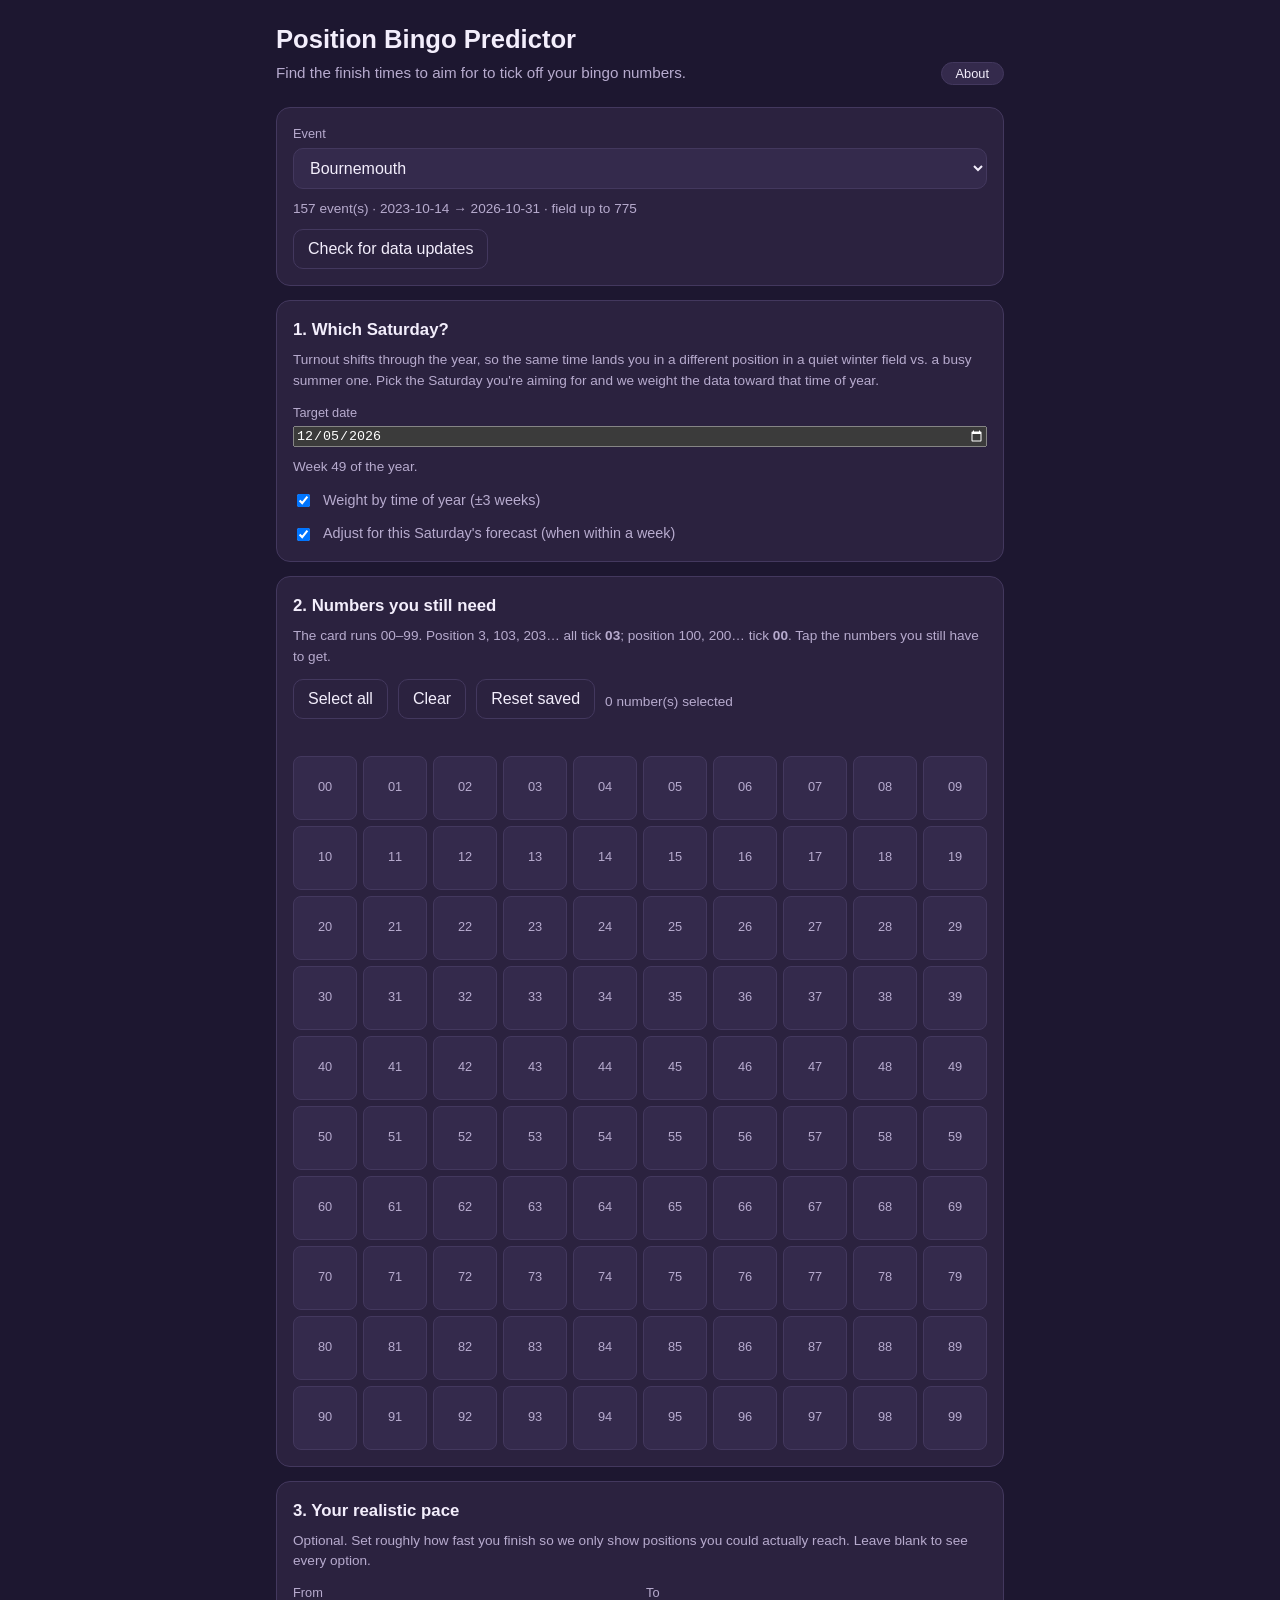
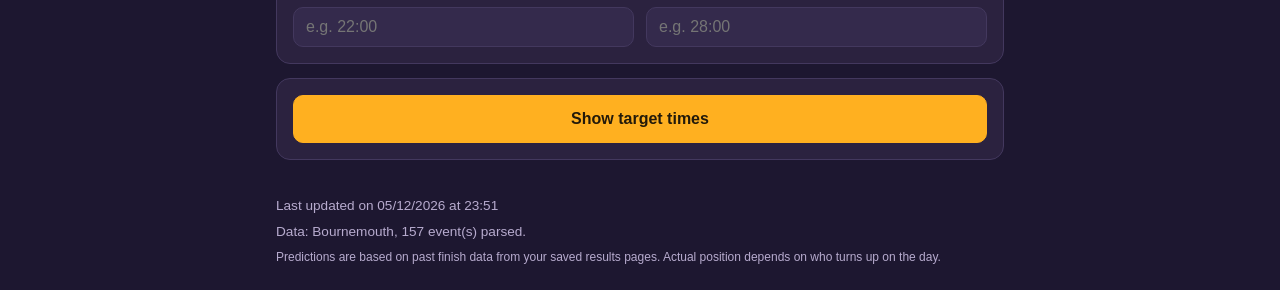
==== app/index.html @ 2101df8f "Initial commit: Parkrun Position Bingo Predictor (app + collector + docs) - Static PWA under app/ (s" ====
<!DOCTYPE html>
<html lang="en-GB">
<head>
  <meta charset="UTF-8" />
  <meta name="viewport" content="width=device-width, initial-scale=1, viewport-fit=cover" />
  <meta name="theme-color" content="#2b223f" />
  <title>Parkrun Position Bingo Predictor</title>
  <!-- PWA: installable, full-screen, offline. -->
  <link rel="manifest" href="manifest.webmanifest" />
  <link rel="apple-touch-icon" sizes="180x180" href="icons/apple-touch-icon.png" />
  <meta name="apple-mobile-web-app-capable" content="yes" />
  <meta name="apple-mobile-web-app-status-bar-style" content="black-translucent" />
  <meta name="apple-mobile-web-app-title" content="Position Bingo" />
  <link rel="stylesheet" href="style.css" />
</head>
<body>
  <div id="ptr-indicator" class="ptr-indicator" aria-hidden="true"></div>
  <header class="app-header">
    <h1>Position&nbsp;Bingo Predictor</h1>
    <p class="tagline">
      Find the finish times to aim for to tick off your bingo numbers.
      <button id="info-btn" class="about-btn" type="button">About</button>
    </p>
  </header>

  <div id="info-overlay" class="info-overlay" hidden>
    <div class="info-panel" role="dialog" aria-modal="true" aria-labelledby="info-title">
      <button id="info-close" class="info-close" type="button" aria-label="Close">&times;</button>
      <h2 id="info-title">How this works</h2>
      <p>Position Bingo is about the <strong>finishing position</strong> you get,
        not your time. Position 3, 103, 203&hellip; all tick <strong>03</strong>;
        100, 200&hellip; tick <strong>00</strong>. The card runs 00&ndash;99.</p>
      <p>Your position depends on how fast everyone else runs that day. This app
        learns from your event's past results to tell you roughly what
        <strong>time</strong> tends to land you in the positions that would tick
        the numbers you still need.</p>
      <h3>Why it's chances, not certainty</h3>
      <p>A target time doesn't pin you to one exact place &mdash; on any given
        week you'll finish somewhere within a spread of ~20&ndash;30 positions
        around it, depending on who turns up. So aiming <em>concentrates</em>
        your odds on the places you want; it can't guarantee them.</p>
      <h3>How much does aiming help?</h3>
      <p>Compared with just turning up and running any time, aiming at a
        recommended target meaningfully lifts your weekly chance of ticking a
        number &mdash; and it helps <strong>most when you need it most</strong>:</p>
      <ul>
        <li>Down to your <strong>last few numbers</strong>, aiming can be several
          times more likely to tick one than running blind.</li>
        <li>When you still need <strong>lots</strong> of numbers, just turning up
          already ticks something most weeks, so the extra lift is smaller.</li>
      </ul>
      <p>The percentage shown in your results is an estimate for the numbers you
        currently have left, based on your event's history.</p>
      <h3>Seasons &amp; weather</h3>
      <p>Fields swing with the time of year and the forecast. The app weights
        toward events around your chosen date, and &mdash; for the coming
        Saturday &mdash; eases targets if rain or strong wind is forecast, since
        a thinner field (especially at the back) means a given place is a little
        slower. Each event is calibrated to its own history, so weather-proof
        events barely move.</p>
      <p class="info-foot">Predictions are guidance from past data. Actual
        results depend on who shows up on the day.</p>
    </div>
  </div>

  <main>
    <section class="panel">
      <div class="field">
        <label for="event-select">Event</label>
        <select id="event-select"></select>
        <p id="event-meta" class="meta"></p>
      </div>
      <!-- Laptop-only convenience; hidden when running as the installed PWA
           (pull-to-refresh is used there instead). -->
      <button id="refresh-data" type="button" class="ghost refresh-btn" hidden>
        Check for data updates
      </button>
    </section>

    <section class="panel">
      <h2>1. Which Saturday?</h2>
      <p class="hint">
        Turnout shifts through the year, so the same time lands you in a
        different position in a quiet winter field vs. a busy summer one. Pick
        the Saturday you're aiming for and we weight the data toward that time
        of year.
      </p>
      <div class="field">
        <label for="target-date">Target date</label>
        <input id="target-date" type="date" />
        <p id="season-meta" class="meta"></p>
      </div>
      <label class="checkbox-row">
        <input id="use-season" type="checkbox" checked />
        <span>Weight by time of year (&plusmn;3 weeks)</span>
      </label>
      <label class="checkbox-row">
        <input id="use-weather" type="checkbox" checked />
        <span>Adjust for this Saturday's forecast (when within a week)</span>
      </label>
    </section>

    <section class="panel">
      <h2>2. Numbers you still need</h2>
      <p class="hint">
        The card runs 00&ndash;99. Position 3, 103, 203&hellip; all tick
        <strong>03</strong>; position 100, 200&hellip; tick <strong>00</strong>.
        Tap the numbers you still have to get.
      </p>
      <div class="toolbar">
        <button id="select-all" type="button" class="ghost">Select all</button>
        <button id="clear-all" type="button" class="ghost">Clear</button>
        <button id="reset-saved" type="button" class="ghost">Reset saved</button>
        <span id="need-count" class="meta"></span>
      </div>
      <p id="save-status" class="meta save-status" aria-live="polite"></p>
      <div id="bingo-grid" class="bingo-grid" role="group" aria-label="Bingo numbers 00 to 99"></div>
    </section>

    <section class="panel">
      <h2>3. Your realistic pace</h2>
      <p class="hint">
        Optional. Set roughly how fast you finish so we only show positions you
        could actually reach. Leave blank to see every option.
      </p>
      <div class="pace-row">
        <div class="field">
          <label for="pace-min">From</label>
          <input id="pace-min" type="text" inputmode="numeric" placeholder="e.g. 22:00" />
        </div>
        <div class="field">
          <label for="pace-max">To</label>
          <input id="pace-max" type="text" inputmode="numeric" placeholder="e.g. 28:00" />
        </div>
      </div>
    </section>

    <section class="panel">
      <button id="predict" type="button" class="primary">Show target times</button>
    </section>

    <section id="results" class="panel results" hidden>
      <h2 id="results-title">Target times</h2>
      <div id="results-body"></div>
    </section>
  </main>

  <footer class="app-footer">
    <p id="refresh-status" class="meta refresh-status" aria-live="polite"></p>
    <p id="data-note" class="meta"></p>
    <p class="meta tiny">
      Predictions are based on past finish data from your saved results pages.
      Actual position depends on who turns up on the day.
    </p>
  </footer>

  <!-- Bundled data (generated by build.py). Lets the app run from file://
       with no server. If absent, the app falls back to fetch(). -->
  <script src="data.js"></script>
  <script src="app.js"></script>
  <!-- Register the service worker for offline use. Only works over http(s);
       harmless (and skipped) when opened from file:// or the standalone file. -->
  <script>
    if ("serviceWorker" in navigator && location.protocol.startsWith("http")) {
      window.addEventListener("load", () => {
        navigator.serviceWorker.register("sw.js").catch(() => { /* offline-only is fine */ });
      });
    }
  </script>
</body>
</html>
---- app/style.css ----
:root {
  --bg: #1d1730;
  --panel: #2b223f;
  --panel-2: #342a4c;
  --ink: #f3eefc;
  --ink-dim: #b7abce;
  --accent: #ffb020;
  --accent-ink: #231a0a;
  --good: #46c98b;
  --line: #43385e;
  --radius: 14px;
  --maxw: 760px;
}

* { box-sizing: border-box; }

html, body {
  margin: 0;
  background: var(--bg);
  color: var(--ink);
  font-family: -apple-system, BlinkMacSystemFont, "Segoe UI", Roboto, Helvetica, Arial, sans-serif;
  line-height: 1.5;
  -webkit-text-size-adjust: 100%;
  overflow-x: hidden;   /* never allow sideways scroll from an overflowing child */
}

main, .app-header, .app-footer {
  max-width: var(--maxw);
  margin: 0 auto;
  padding: 0 16px;
}

.app-header {
  padding-top: calc(env(safe-area-inset-top) + 20px);
  padding-bottom: 8px;
}
.app-header { position: relative; }
.app-header h1 { font-size: 1.6rem; margin: 0 0 4px; }
/* Tagline is a flex row so the "About" button sits hard right. */
.tagline {
  color: var(--ink-dim);
  margin: 0;
  font-size: 0.95rem;
  display: flex;
  align-items: center;
  gap: 8px;
}
.about-btn {
  margin-left: auto;            /* push to the right edge of the tagline */
  flex: 0 0 auto;
  padding: 3px 14px;
  border-radius: 999px;
  border: 1px solid var(--line);
  background: var(--panel-2);
  color: var(--ink);
  font-size: 0.8rem;
  cursor: pointer;
}

/* Floating overlay: a fixed, full-viewport layer that covers the app. Driven
   purely by the [hidden] attribute. !important guards against any later rule
   accidentally giving it layout flow. */
.info-overlay[hidden] { display: none !important; }
.info-overlay {
  display: flex !important;
  position: fixed !important;
  inset: 0 !important;
  z-index: 1000;
  background: rgba(10, 8, 18, 0.72);
  align-items: center;
  justify-content: center;
  padding: 16px;
}
.info-panel {
  position: relative;
  max-width: 560px;
  width: 100%;
  max-height: 85vh;              /* panel itself scrolls, not the page */
  overflow-y: auto;
  -webkit-overflow-scrolling: touch;
  background: var(--panel);
  border: 1px solid var(--line);
  border-radius: var(--radius);
  padding: 20px 20px 16px;
}
.info-panel h2 { margin: 0 0 12px; font-size: 1.25rem; padding-right: 36px; }
.info-panel h3 { margin: 18px 0 6px; font-size: 1rem; color: var(--accent); }
.info-panel p { margin: 0 0 10px; font-size: 0.9rem; line-height: 1.55; }
.info-panel ul { margin: 0 0 10px; padding-left: 20px; font-size: 0.9rem; line-height: 1.55; }
.info-panel li { margin-bottom: 6px; }
.info-foot { color: var(--ink-dim); font-size: 0.8rem; margin-top: 14px; }
/* Stays pinned at the panel's top-right while the text scrolls beneath it.
   The X is drawn with CSS (two rotated bars) so it's always perfectly centred
   in its circle — no glyph baseline quirks, crisp at any size. */
.info-close {
  position: sticky;
  top: 0;
  float: right;
  width: 34px;
  height: 34px;
  border: 1px solid var(--line);
  border-radius: 50%;
  background: var(--panel-2);
  cursor: pointer;
  margin: -4px -4px 0 0;
  z-index: 1;
  font-size: 0;                 /* hide the "×" glyph; we draw our own */
  color: transparent;
}
.info-close::before,
.info-close::after {
  content: "";
  position: absolute;
  top: 50%;
  left: 50%;
  width: 15px;
  height: 2px;
  background: var(--ink);
  border-radius: 1px;
}
.info-close::before { transform: translate(-50%, -50%) rotate(45deg); }
.info-close::after  { transform: translate(-50%, -50%) rotate(-45deg); }

.panel {
  background: var(--panel);
  border: 1px solid var(--line);
  border-radius: var(--radius);
  padding: 16px;
  margin: 14px 0;
}
.panel h2 { font-size: 1.05rem; margin: 0 0 8px; }

.hint, .meta { color: var(--ink-dim); font-size: 0.85rem; }
#event-meta.sparse { color: var(--accent); }
.hint { margin: 0 0 12px; }
.meta { margin: 6px 0 0; }
.tiny { font-size: 0.75rem; }

.field { display: flex; flex-direction: column; gap: 4px; }
label { font-size: 0.8rem; color: var(--ink-dim); }

select, input[type="text"] {
  background: var(--panel-2);
  color: var(--ink);
  border: 1px solid var(--line);
  border-radius: 10px;
  padding: 10px 12px;
  font-size: 1rem;
  width: 100%;
}

.pace-row { display: flex; gap: 12px; }
.pace-row .field { flex: 1; }

.checkbox-row {
  display: flex;
  align-items: center;
  gap: 10px;
  margin-top: 12px;
  font-size: 0.9rem;
  color: var(--ink-dim);
  cursor: pointer;
}
.checkbox-row input { width: auto; }
input[type="date"] { color-scheme: dark; }

.toolbar {
  display: flex;
  align-items: center;
  gap: 10px;
  margin-bottom: 12px;
  flex-wrap: wrap;
}

button {
  font-size: 1rem;
  border-radius: 10px;
  border: 1px solid var(--line);
  padding: 10px 14px;
  cursor: pointer;
  background: var(--panel-2);
  color: var(--ink);
}
button.ghost { background: transparent; }
button.primary {
  background: var(--accent);
  color: var(--accent-ink);
  border-color: var(--accent);
  font-weight: 700;
  width: 100%;
  padding: 14px;
}
button:active { transform: translateY(1px); }

.bingo-grid {
  display: grid;
  /* minmax(0, 1fr) lets each column shrink below its content's min width, so
     ten cells always fit the row instead of overflowing on narrow screens. */
  grid-template-columns: repeat(10, minmax(0, 1fr));
  gap: 6px;
  width: 100%;
}
.bingo-cell {
  aspect-ratio: 1 / 1;
  min-width: 0;          /* allow the cell to shrink inside its grid track */
  padding: 0;            /* reset default button padding that forced overflow */
  margin: 0;
  display: flex;
  align-items: center;
  justify-content: center;
  font-variant-numeric: tabular-nums;
  font-size: 0.8rem;
  line-height: 1;
  border-radius: 8px;
  background: var(--panel-2);
  border: 1px solid var(--line);
  color: var(--ink-dim);
  user-select: none;
}
.bingo-cell.needed {
  background: var(--accent);
  color: var(--accent-ink);
  border-color: var(--accent);
  font-weight: 700;
}

@media (max-width: 420px) {
  .bingo-cell { font-size: 0.68rem; border-radius: 6px; }
  .bingo-grid { gap: 3px; }
  /* Tighter panel padding so ten cells have room on small phones. */
  .panel { padding: 12px; }
  main, .app-header, .app-footer { padding-left: 10px; padding-right: 10px; }
}

.results-item {
  border: 1px solid var(--line);
  border-radius: 12px;
  padding: 12px 14px;
  margin: 10px 0;
  background: var(--panel-2);
}
.results-item h3 {
  margin: 0 0 8px;
  font-size: 1rem;
  display: flex;
  align-items: center;
  gap: 8px;
}
.pill {
  background: var(--accent);
  color: var(--accent-ink);
  border-radius: 999px;
  padding: 2px 10px;
  font-size: 0.8rem;
  font-weight: 700;
}
.target-row {
  display: flex;
  justify-content: space-between;
  align-items: flex-start;
  gap: 12px;
  padding: 10px 0;
  border-top: 1px dashed var(--line);
  font-variant-numeric: tabular-nums;
}
.target-row:first-of-type { border-top: none; }

.target-pos { display: flex; flex-direction: column; gap: 2px; }
.pos-label { color: var(--ink); font-weight: 600; }
.pos-sub { color: var(--ink-dim); font-size: 0.75rem; }
.best-bet {
  display: inline-block;
  background: var(--good);
  color: #08311f;
  border-radius: 999px;
  padding: 1px 8px;
  font-size: 0.68rem;
  font-weight: 700;
  margin-left: 4px;
  vertical-align: middle;
}

.target-time {
  display: flex;
  flex-direction: column;
  align-items: flex-end;
  gap: 2px;
  text-align: right;
}
.target-time .aim { font-weight: 700; font-size: 1.05rem; }
.target-time .aim-sub { color: var(--good); font-size: 0.78rem; }
.target-time .full-range { color: var(--ink-dim); font-size: 0.72rem; }

.vol {
  margin-top: 2px;
  border-radius: 999px;
  padding: 1px 8px;
  font-size: 0.68rem;
  font-weight: 700;
}
.vol-low { background: rgba(70, 201, 139, 0.18); color: var(--good); }
.vol-medium { background: rgba(255, 176, 32, 0.18); color: var(--accent); }
.vol-high { background: rgba(255, 99, 99, 0.2); color: #ff8080; }
.vol-unknown { background: var(--line); color: var(--ink-dim); }

.empty { color: var(--ink-dim); font-style: italic; }

.save-status {
  margin: 0 0 12px;
  color: var(--good);
  font-size: 0.78rem;
  min-height: 1em;
}

.refresh-btn { margin-top: 10px; }

.refresh-status {
  color: var(--ink-dim);
  min-height: 1em;
  opacity: 0;
  transition: opacity 0.25s ease;
}
.refresh-status.show { opacity: 1; }

/* Pull-to-refresh indicator: sits just above the top edge and slides down. */
.ptr-indicator {
  position: fixed;
  top: 0;
  left: 0;
  right: 0;
  transform: translateY(-40px);
  z-index: 50;
  text-align: center;
  padding: 10px;
  font-size: 0.8rem;
  color: var(--accent-ink);
  background: var(--accent);
  opacity: 0;
  pointer-events: none;
  transition: opacity 0.15s ease;
}
.ptr-indicator.visible { opacity: 1; }

.season-banner {
  margin: 0 0 12px;
  padding: 10px 12px;
  border-radius: 10px;
  background: rgba(255, 176, 32, 0.12);
  border: 1px solid rgba(255, 176, 32, 0.3);
  color: var(--ink);
  font-size: 0.85rem;
}

.weather-banner {
  margin: 0 0 12px;
  padding: 10px 12px;
  border-radius: 10px;
  background: rgba(120, 150, 255, 0.14);
  border: 1px solid rgba(120, 150, 255, 0.35);
  color: var(--ink);
  font-size: 0.85rem;
}
.weather-banner.weather-muted {
  background: transparent;
  border-color: var(--line);
  color: var(--ink-dim);
}
.weather-headline {
  display: flex;
  align-items: center;
  gap: 8px;
}
.weather-icon { font-size: 1.3rem; line-height: 1; }
.weather-note { margin-top: 6px; font-size: 0.8rem; color: var(--ink-dim); }

.bestbet-card {
  margin: 0 0 16px;
  padding: 14px 16px;
  border-radius: 12px;
  background: linear-gradient(135deg, rgba(70, 201, 139, 0.18), rgba(70, 201, 139, 0.06));
  border: 1px solid rgba(70, 201, 139, 0.45);
}
.bestbet-title {
  font-size: 0.72rem;
  letter-spacing: 0.06em;
  text-transform: uppercase;
  color: var(--good);
  font-weight: 700;
  margin-bottom: 4px;
}
.bestbet-headline {
  font-size: 1.15rem;
  line-height: 1.35;
  color: var(--ink);
}
.bestbet-headline strong { color: var(--good); }
.bestbet-headline .pill { vertical-align: middle; }
.bestbet-detail {
  margin-top: 8px;
  font-size: 0.82rem;
  color: var(--ink-dim);
}
.bestbet-empty {
  background: var(--panel-2);
  border-color: var(--line);
}
.bestbet-empty .bestbet-title { color: var(--ink-dim); }

.bestbet-list {
  list-style: none;
  margin: 12px 0 0;
  padding: 10px 0 0;
  border-top: 1px solid rgba(70, 201, 139, 0.3);
}
.bestbet-list li {
  display: flex;
  align-items: center;
  gap: 8px;
  padding: 5px 0;
  font-variant-numeric: tabular-nums;
  font-size: 0.85rem;
}
.bestbet-list .bb-pill { flex: 0 0 auto; }
.bestbet-list .bb-time { font-weight: 700; color: var(--ink); min-width: 3.5em; }
.bestbet-list .bb-pos { color: var(--ink-dim); min-width: 3em; }
.bestbet-list .bb-range { color: var(--ink-dim); flex: 1; }
@media (max-width: 420px) {
  .bestbet-list .bb-range { display: none; }
}

.odds-card {
  display: flex;
  align-items: center;
  gap: 12px;
  margin: 0 0 16px;
  padding: 12px 14px;
  border-radius: 12px;
  background: var(--panel-2);
  border: 1px solid var(--line);
}
.odds-big {
  font-size: 1.8rem;
  font-weight: 800;
  color: var(--good);
  line-height: 1;
  flex: 0 0 auto;
}
.odds-text { font-size: 0.85rem; color: var(--ink); }
.odds-sub { display: block; margin-top: 3px; color: var(--ink-dim); font-size: 0.78rem; }

.opp-card {
  margin: 0 0 16px;
  padding: 14px 16px;
  border-radius: 12px;
  background: linear-gradient(135deg, rgba(120, 150, 255, 0.18), rgba(120, 150, 255, 0.06));
  border: 1px solid rgba(120, 150, 255, 0.45);
}
.opp-title {
  font-size: 0.72rem;
  letter-spacing: 0.06em;
  text-transform: uppercase;
  color: #9db0ff;
  font-weight: 700;
  margin-bottom: 4px;
}
.opp-headline { font-size: 1.1rem; color: var(--ink); }
.opp-headline strong { color: #c3cfff; }
.opp-detail { margin-top: 8px; font-size: 0.85rem; color: var(--ink-dim); }
.opp-detail .pill { margin: 0 1px; vertical-align: middle; }

.app-footer { padding: 16px 16px calc(env(safe-area-inset-bottom) + 24px); }
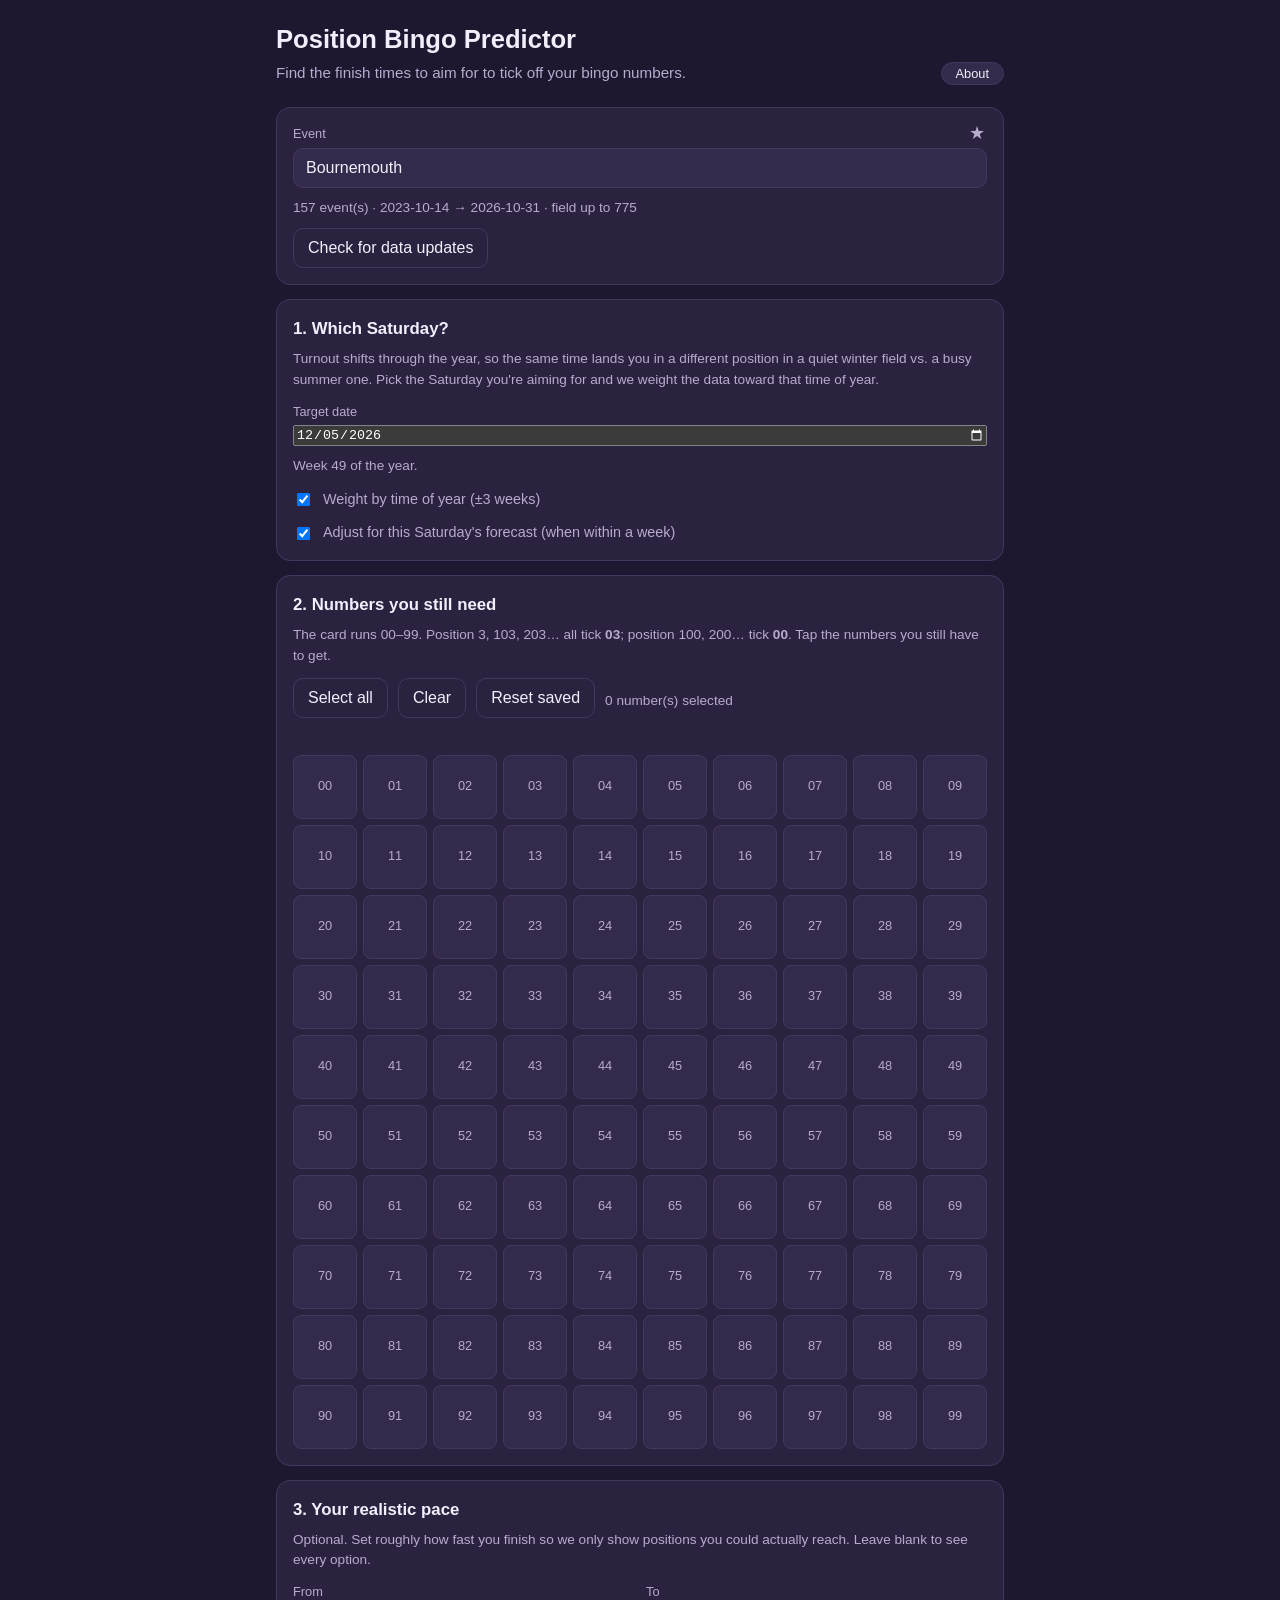
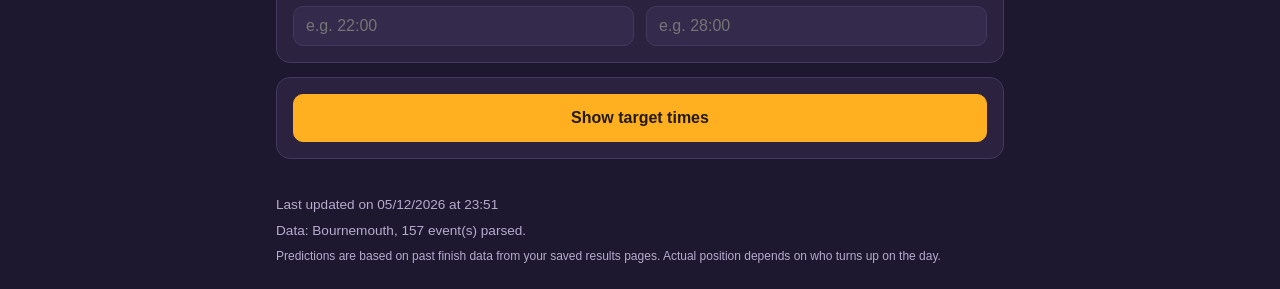
==== commit 797a3fc3: "publish(both): 2026-11-06 21:39" ====
--- a/app/index.html
+++ b/app/index.html
@@ -34,11 +34,28 @@
         learns from your event's past results to tell you roughly what
         <strong>time</strong> tends to land you in the positions that would tick
         the numbers you still need.</p>
+      <h3>Reading the target times</h3>
+      <p>For each finishing position you'll tick, we show three things, all
+        drawn from the times that historically produced that position:</p>
+      <ul>
+        <li><strong>aim</strong> &mdash; the <em>median</em> time: half the time
+          that position was reached by this time or faster. This is your target.</li>
+        <li><strong>range</strong> (e.g. 24:54&ndash;26:20) &mdash; the middle
+          half of outcomes (25th&ndash;75th percentile): run in this band and
+          you're in the typical zone for that place.</li>
+        <li><strong>full</strong> &mdash; the fastest and slowest times ever
+          seen at that position (the extremes).</li>
+      </ul>
       <h3>Why it's chances, not certainty</h3>
       <p>A target time doesn't pin you to one exact place &mdash; on any given
         week you'll finish somewhere within a spread of ~20&ndash;30 positions
         around it, depending on who turns up. So aiming <em>concentrates</em>
         your odds on the places you want; it can't guarantee them.</p>
+      <p>The bands above are <em>percentiles</em>, not guesses: the median (aim)
+        and the 25th&ndash;75th range come straight from your event's real past
+        results at each position. Because deeper positions are always at least
+        as slow as shallower ones, we also smooth the curve so a later place
+        never shows a faster target than an earlier one.</p>
       <h3>How much does aiming help?</h3>
       <p>Compared with just turning up and running any time, aiming at a
         recommended target meaningfully lifts your weekly chance of ticking a
@@ -60,14 +77,26 @@
         events barely move.</p>
       <p class="info-foot">Predictions are guidance from past data. Actual
         results depend on who shows up on the day.</p>
+      <p id="app-version" class="info-foot tiny">Version: checking&hellip;</p>
     </div>
   </div>
 
   <main>
     <section class="panel">
       <div class="field">
-        <label for="event-select">Event</label>
-        <select id="event-select"></select>
+        <div class="event-label-row">
+          <label for="event-input">Event</label>
+          <button id="event-fav" type="button" class="fav-btn" hidden
+                  aria-pressed="false" aria-label="Pin this event as a favourite"
+                  title="Pin this event as a favourite">&#9733;</button>
+        </div>
+        <div class="combo" id="event-combo">
+          <input id="event-input" type="text" class="combo-input"
+                 role="combobox" aria-expanded="false" aria-autocomplete="list"
+                 aria-controls="event-listbox" autocomplete="off"
+                 placeholder="Pick or search an event&hellip;" />
+          <ul id="event-listbox" class="combo-list" role="listbox" hidden></ul>
+        </div>
         <p id="event-meta" class="meta"></p>
       </div>
       <!-- Laptop-only convenience; hidden when running as the installed PWA
@@ -140,7 +169,15 @@
     </section>
 
     <section id="results" class="panel results" hidden>
-      <h2 id="results-title">Target times</h2>
+      <div class="results-head">
+        <div class="unit-toggle" role="group" aria-label="Show targets as time or pace">
+          <button id="unit-time" type="button" class="unit-btn is-active"
+                  aria-pressed="true">Time</button>
+          <button id="unit-pace" type="button" class="unit-btn"
+                  aria-pressed="false">Pace /km</button>
+        </div>
+        <h2 id="results-title">Target times</h2>
+      </div>
       <div id="results-body"></div>
     </section>
   </main>
--- a/app/style.css
+++ b/app/style.css
@@ -130,6 +130,35 @@
 }
 .panel h2 { font-size: 1.05rem; margin: 0 0 8px; }
 
+/* Results header: unit toggle on its own line, right-aligned, above the title.
+   scroll-margin-top leaves a little breathing room above it when we scroll the
+   results into view, so the pace/time toggle sits clearly at the top rather
+   than being clipped just off-screen. */
+.results-head { margin: 0 0 8px; scroll-margin-top: 72px; }
+.results-head #results-title { margin: 0; }
+.unit-toggle {
+  display: flex;
+  justify-content: flex-end;
+  gap: 0;
+  margin: 0 0 6px;
+}
+.unit-btn {
+  padding: 5px 12px;
+  font-size: 0.8rem;
+  font-weight: 600;
+  background: var(--panel-2);
+  color: var(--ink-dim);
+  border: 1px solid var(--line);
+  cursor: pointer;
+}
+.unit-btn:first-child { border-radius: 8px 0 0 8px; }
+.unit-btn:last-child { border-radius: 0 8px 8px 0; border-left: 0; }
+.unit-btn.is-active {
+  background: var(--accent);
+  color: var(--accent-ink);
+  border-color: var(--accent);
+}
+
 .hint, .meta { color: var(--ink-dim); font-size: 0.85rem; }
 #event-meta.sparse { color: var(--accent); }
 .hint { margin: 0 0 12px; }
@@ -151,6 +180,75 @@
 
 .pace-row { display: flex; gap: 12px; }
 .pace-row .field { flex: 1; }
+
+/* Event combobox: label row with a favourite pin top-right, a filterable text
+   input, and a dropdown listbox of matches (favourites pinned first). */
+.event-label-row {
+  display: flex;
+  align-items: center;
+  justify-content: space-between;
+}
+.fav-btn {
+  background: transparent;
+  border: 0;
+  padding: 0 2px;
+  font-size: 1.1rem;
+  line-height: 1;
+  color: var(--ink-dim);
+  cursor: pointer;
+  width: auto;
+}
+.fav-btn.is-fav { color: var(--accent); }
+
+.combo { position: relative; }
+.combo-list {
+  position: absolute;
+  z-index: 50;
+  left: 0;
+  right: 0;
+  top: calc(100% + 4px);
+  margin: 0;
+  padding: 4px;
+  list-style: none;
+  max-height: 320px;
+  overflow-y: auto;
+  background: var(--panel-2);
+  border: 1px solid var(--line);
+  border-radius: 10px;
+  box-shadow: 0 8px 24px rgba(0, 0, 0, 0.4);
+}
+.combo-opt {
+  display: flex;
+  align-items: center;
+  gap: 8px;
+  padding: 9px 10px;
+  border-radius: 8px;
+  cursor: pointer;
+  font-size: 0.95rem;
+}
+.combo-opt:hover,
+.combo-opt.active { background: rgba(255, 255, 255, 0.07); }
+.combo-opt[aria-selected="true"] { font-weight: 700; }
+.combo-opt .opt-star { color: var(--accent); font-size: 0.85rem; flex: 0 0 auto; }
+.combo-opt .opt-name { flex: 1 1 auto; }
+.combo-opt .opt-tag {
+  flex: 0 0 auto;
+  font-size: 0.68rem;
+  text-transform: uppercase;
+  letter-spacing: 0.04em;
+  color: var(--ink-dim);
+  border: 1px solid var(--line);
+  border-radius: 999px;
+  padding: 1px 7px;
+}
+.combo-group-label {
+  padding: 6px 10px 3px;
+  font-size: 0.68rem;
+  text-transform: uppercase;
+  letter-spacing: 0.06em;
+  color: var(--ink-dim);
+}
+.combo-empty { padding: 10px; font-size: 0.85rem; color: var(--ink-dim); }
 
 .checkbox-row {
   display: flex;
@@ -428,15 +526,16 @@
   .bestbet-list .bb-range { display: none; }
 }
 
-.odds-card {
+/* The chance line now lives INSIDE a strategy card (best-numbers / opportunity),
+   separated from the content above it by a hairline, so the % is unambiguously
+   attached to that card's strategy. */
+.odds-line {
   display: flex;
   align-items: center;
   gap: 12px;
-  margin: 0 0 16px;
-  padding: 12px 14px;
-  border-radius: 12px;
-  background: var(--panel-2);
-  border: 1px solid var(--line);
+  margin-top: 12px;
+  padding-top: 12px;
+  border-top: 1px solid var(--line);
 }
 .odds-big {
   font-size: 1.8rem;
